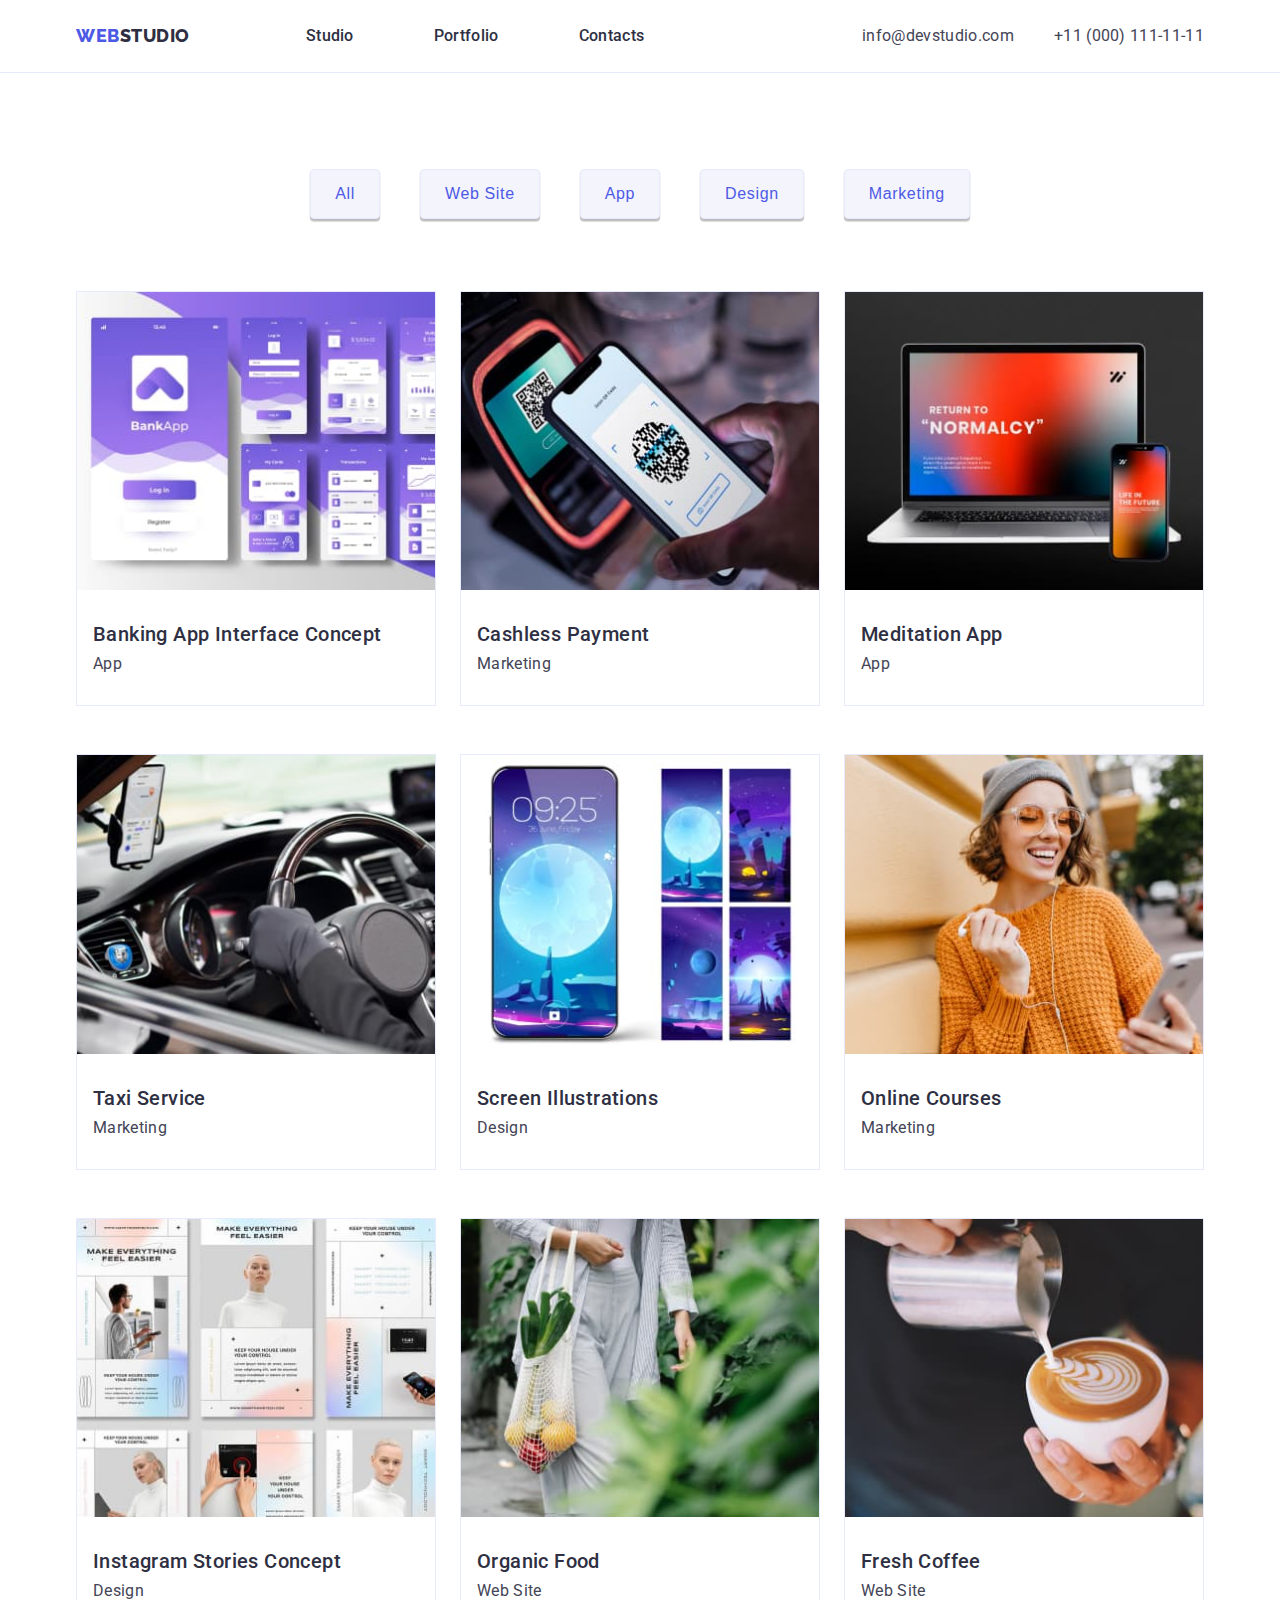
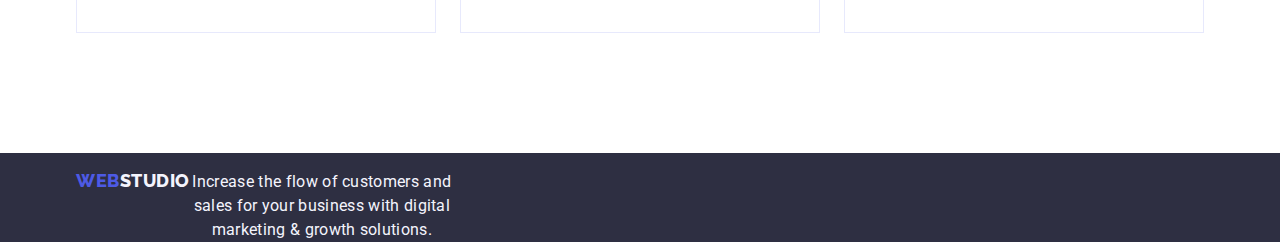
==== portfolio.html @ 69828101 "commit" ====
<!DOCTYPE html>
<html lang="en">
  <head>
    <meta charset="UTF-8" />
    <meta http-equiv="X-UA-Compatible" content="IE=edge" />
    <meta name="viewport" content="width=device-width, initial-scale=1.0" />
    <title>Document</title>
    <link rel="preconnect" href="https://fonts.googleapis.com" />
    <link rel="preconnect" href="https://fonts.gstatic.com" crossorigin />
    <link
      href="https://fonts.googleapis.com/css2?family=Raleway:wght@800&family=Roboto:wght@400;500;700;900&display=swap"
      rel="stylesheet"
    />
    <link
      rel="stylesheet"
      href="https://cdnjs.cloudflare.com/ajax/libs/modern-normalize/1.1.0/modern-normalize.min.css"
      integrity="sha512-wpPYUAdjBVSE4KJnH1VR1HeZfpl1ub8YT/NKx4PuQ5NmX2tKuGu6U/JRp5y+Y8XG2tV+wKQpNHVUX03MfMFn9Q=="
      crossorigin="anonymous"
      referrerpolicy="no-referrer"
    />
    <link rel="stylesheet" href="./css/styles.css" />
  </head>
  <body>
    <!--HEADER-->
    <header class="header">
      <div class="container header-container">
        <nav class="header-nav">
          <a class="logo link" href="./index.html"
            >Web<span class="header-logo-nav">Studio</span></a
          >
          <ul class="menu list">
            <li class="menu-item">
              <a class="menu-link link" href="./index.html">Studio</a>
            </li>
            <li class="menu-item">
              <a class="menu-link link" href="./portfolio.html">Portfolio</a>
            </li>
            <li class="menu-item">
              <a class="menu-link link" href="">Contacts</a>
            </li>
          </ul>
        </nav>
        <address class="contact-list">
          <ul class="adress-contact-title list">
            <li class="menu-item">
              <a class="contact link" href="mailto:info@devstudio.com"
                >info@devstudio.com</a
              >
            </li>
            <li class="menu-item">
              <a class="contact link" href="tel:+110001111111"
                >+11 (000) 111-11-11</a
              >
            </li>
          </ul>
        </address>
      </div>
    </header>
    <main>
      <!--MENU PORTFOLIO-->
      <section class="section-filter">
        <div class="container">
          <h1 class="visually-hidden">Portfolio</h1>
          <ul class="filter-list list">
            <li class="filter-list-item">
              <button type="button" class="filter-btn">All</button>
            </li>
            <li class="filter-list-item">
              <button type="button" class="filter-btn">Web Site</button>
            </li>
            <li class="filter-list-item">
              <button type="button" class="filter-btn">App</button>
            </li>
            <li class="filter-list-item">
              <button type="button" class="filter-btn">Design</button>
            </li>
            <li class="filter-list-item">
              <button type="button" class="filter-btn">Marketing</button>
            </li>
          </ul>
          <div class="portfolio-cards">
          <ul class="opportunity-title list">
            <li class="opportunity-title-card">
              <a href="" class="opportunity-card link">
                <img class="portfolio-img"
                  src="./images/portfolio/img1.jpg"
                  alt="features_portfolio"
                  width="360"
                  height="300"
                />
                <h2 class="opportunity-item text">
                  Banking App Interface Concept
                </h2>
                <p class="opportunity-app text">App</p>
              </a>
            </li>
            <li class="opportunity-title-card">
              <a href="" class="opportunity-card link">
                <img class="portfolio-img"
                  src="./images/portfolio/img2.jpg"
                  alt="features_portfolio"
                  width="360"
                  height="300"
                />
                <h2 class="opportunity-item text">Cashless Payment</h2>
                <p class="opportunity-app text">Marketing</p>
              </a>
            </li>
            <li class="opportunity-title-card">
              <a href="" class="opportunity-card link">
                <img class="portfolio-img"
                  src="./images/portfolio/img3.jpg"
                  alt="features_portfolio"
                  width="360"
                  height="300"
                />
                <h2 class="opportunity-item text">Meditation App</h2>
                <p class="opportunity-app text">App</p>
              </a>
            </li>
            <li class="opportunity-title-card">
              <a href="" class="opportunity-card link">
                <img class="portfolio-img"
                  src="./images/portfolio/img4.jpg"
                  alt="features_portfolio"
                  width="360"
                  height="300"
                />
                <h2 class="opportunity-item text">Taxi Service</h2>
                <p class="opportunity-app text">Marketing</p>
              </a>
            </li>
            <li class="opportunity-title-card">
              <a href="" class="opportunity-card link">
                <img class="portfolio-img"
                  src="./images/portfolio/img5.jpg"
                  alt="features_portfolio"
                  width="360"
                  height="300"
                />
                <h2 class="opportunity-item text">Screen Illustrations</h2>
                <p class="opportunity-app text">Design</p>
              </a>
            </li>
            <li class="opportunity-title-card">
              <a href="" class="opportunity-card link">
                <img class="portfolio-img"
                  src="./images/portfolio/img6.jpg"
                  alt="features_portfolio"
                  width="360"
                  height="300"
                />
                <h2 class="opportunity-item text">Online Courses</h2>
                <p class="opportunity-app text">Marketing</p>
              </a>
            </li>
            <li class="opportunity-title-card">
              <a href="" class="opportunity-card link">
                <img class="portfolio-img"
                  src="./images/portfolio/img7.jpg"
                  alt="features_portfolio"
                  width="360"
                  height="300"
                />
                <h2 class="opportunity-item text">Instagram Stories Concept</h2>
                <p class="opportunity-app text">Design</p>
              </a>
            </li>
            <li class="opportunity-title-card">
              <a href="" class="opportunity-card link">
                <img class="portfolio-img"
                  src="./images/portfolio/img8.jpg"
                  alt="features_portfolio"
                  width="360"
                  height="300"
                />
                <h2 class="opportunity-item text">Organic Food</h2>
                <p class="opportunity-app text">Web Site</p>
              </a>
            </li>
            <li class="opportunity-title-card">
              <a href="" class="opportunity-card link">
                <img class="portfolio-img"
                  src="./images/portfolio/img9.jpg"
                  alt="features_portfolio"
                  width="360"
                  height="300"
                />
                <h2 class="opportunity-item text">Fresh Coffee</h2>
                <p class="opportunity-app text">Web Site</p>
              </a>
            </li>
          </ul>
        </div>
      </section>
    </main>
    <!--FOOTER-->
    <footer class="footer">
      <div class="container container-footer">
        <a class="footer-logo logo link" href="./index.html"
          >Web<span class="logo-nav">Studio</span></a
        >
        <p class="footer-item">
          Increase the flow of customers and sales for your business with
          digital marketing & growth solutions.
        </p>
      </div>
    </footer>
  </body>
</html>
---- css/styles.css ----
:root {
    --primary-text-color: #2E2F42;
    --title-text-color: #434445;
    --accent-color: #4D5AE5;
    --primary-bg-color: #E7E9FC;
}

html {
    box-sizing: border-box;
}

*,
*::before,
*::after {
box-sizing: inherit;
}

body {
    font-family: "Roboto", sans-serif;
    color: #434455;
    background-color: #FFFFFF;
    margin: 0;
}

.list {
    padding:0;
    margin:0;
    list-style: none;
}

.link { text-decoration: none;}

a {
    cursor: pointer;
}
.visually-hidden {
    position: absolute;
    width: 1px;
    height: 1px;
    margin: -1px;
    border: 0;
    padding: 0;
    white-space: nowrap;
    clip-path: inset(100%);
    clip: rect(0 0 0 0);
    overflow: hidden;
}
.container {
    width: 1158px;
    padding-left: 15px;
    padding-right: 15px;
    text-align: center;
    margin: 0 auto;
} 

.header {
    border-bottom: 1px solid #E7E9FC;
    background-color: #ffffff;
}

.header-container {
    display: flex;
}


.logo {
    margin-top: 17.5px;
    margin-bottom: 17.5px;
    margin-left: 0px;

    font-family: 'Raleway', sans-serif;
    font-style: ExtraBold;
    font-weight: 800;
    font-size: 18px;
    letter-spacing: 0.03em;
    text-transform: uppercase;
    line-height: 1.17;

    color: #4D5AE5;

    text-decoration: none;
}
.menu-link:hover,
.menu-link:focus{
color: #404bbf;
text-decoration: underline;
}
.menu .menu-item {
    margin-left: 40px;
}
.menu .menu-item:not(:last-child){
    margin-right: 40px;
}
.header-logo-nav{
    color: #2E2F42;
}
.logo-nav {
    color: #F4F4FD;
}
.menu {
    display: block;
    display: flex;
    margin-left: 76px;
}
.menu .menu-link {
    display: block;
    padding-top: 24px;
    padding-bottom: 24px;

    font-weight: 500;
    font-size: 16px;
    line-height: 1.5;
    letter-spacing: 0.02em;
    color: #2E2F42;
}
.contact-list {
    margin-left: auto;
}
.address-contact{
    font-style: normal;
    line-height: 1.5;
}
.header-nav {
    display: flex;
    align-items: center;
}
.menu-link:hover,
.menu-link:focus {
    color: #404BBF;
}
.adress-contact-title {
    margin-left: auto;
    display: flex;
    text-align: right;
  
    padding-top: 24px;
    padding-bottom: 24px;
}

.adress-contact-title .menu-item + .menu-item {
   margin-left: 40px;
}
.contact:hover,
.contact:focus {
    color: #404bbf;
    text-decoration: underline;

}

.contact {
   margin-left: auto;
        font-style: normal;
        font-weight: 400;
        font-size: 16px;
        line-height: 1.5;
        letter-spacing: 0.02em;

        color: #434455;
}


/* HERO */
.section-hero {
margin-top: 0;
margin-bottom: 0;
background-color: #2E2F42;
}

 .overlay {
    height: 600px;
    max-width: 1440px;
    margin-left: auto;
    margin-right: auto;
    background-image: linear-gradient(to right, rgba(46, 47, 66, 0.7), rgba(46, 47, 66, 0.7)), url('../images/logo/hero_img.jpg');

    background-repeat: no-repeat;
    background-position: center;
    background-size: cover;
}
.container-hero {
    padding-bottom: 188px;
 }
 

.hero-title {
    padding-top: 188px;
    margin-top: 0;
    margin-bottom: 0;
    margin-bottom: 48px;
    font-style: normal;
    font-weight: 700;
    font-size: 56px;
    letter-spacing: 0.02em;
    line-height: 1.07;

    color: #FFFFFF;
}


.modal-btn {
    font-style: normal;
    font-weight: 500;
    font-size: 16px;
    text-align: center;
          
    align-items: center;
    letter-spacing: 0.04em;
    cursor: pointer;
    line-height: 1.5;
    border-radius: 4px;
    padding: 16px 32px;
    gap: 10px;
    text-decoration: none;
    display: inline-block;
    box-shadow: 0px 4px 4px rgba(0, 0, 0, 0.15);
    min-width: 169px;
    border: 1px solid transparent;
    
    color: #FFFFFF; 
    background-color: #4D5AE5;    
}

.modal-btn:hover,
.modal-btn:focus {
background-color: #404BBF;
}



/* ABOUT */


.container-about {
    padding-top: 120px;
    padding-bottom: 120px;
}
.section-about{
margin-top: 0;
padding-bottom: 0;
background-color: #FFFFFF;
}
.section-about-us {
    /* padding-right: 24px; */
    display: flex;
    text-align: left;
}
.section-about-article {
    padding-right: 24px;
}
.section-about-article:last-child {
    padding-right: 0;
    margin: 0;
    /* max-width: 264px; */
    /* padding-left: 24px; */
}
.button-svg {
    margin-bottom: 8px;
    padding: 0;
    border: none;
    width: 264px;
    height: 112px;
    background-color: #F4F4FD;
    border-radius: 4px;
}
.button-icon {
    width: 64px;
    height: 64px;
}
/* .section-about-article::before {
display: block;
content: '';
height: 112px;
border-radius: 4px;
padding-bottom: 8px;

/* background-size: contain; */
/* background-repeat: no-repeat;
background-position: center;
background-color: #F4F4FD;
} */ 

/* .section-about-article:nth-child(1)::before {
    background-image: url(../images/icons.svg/antenna\ 1.svg);
}
.section-about-article:nth-child(2)::before {
    background-image: url(../images/icons.svg/clock\ 1.svg);
}
.section-about-article:nth-child(3)::before {
    background-image: url(../images/icons.svg/diagram\ 1.svg);
}
.section-about-article:nth-child(4)::before {
    background-image: url(../images/icons.svg/astronaut\ 1.svg);
} */

/* .icon-antenna::before {
    background-image: url();
}
.icon-clock::before {
    background-image: url();
}
.icon-diagram::before {
    background-image: url();
}
.icon-astronaut::before {
    background-image: url();
} */


.section-about-item {
    margin-top: 0;
    margin-bottom: 0;
    padding-bottom: 8px;

    /* font-family: 'Roboto', sans-serif; */
    font-style: normal;
    font-weight: 500;
    font-size: 20px;
    letter-spacing: 0.02em;
    line-height: 1.2;

color: #2E2F42;
}

.discription-about {
    max-width: 264px;
    margin-top: 0;
    margin-bottom: 0;

    font-style: normal;
    font-weight: 400;
    font-size: 16px;
    letter-spacing: 0.02em;
    line-height: 1.5;

    color: #434455;
}

/* FEATURES */

.container-features {
    padding-bottom: 120px;
}
.section-features{
    /* padding-bottom: 120px; */
    margin-top: 0;
    margin-bottom: 0;
    
   background-color: #FFFFFF;

}
.section-features-item {
   
    max-width: 1128px;
    display: flex;
    max-height: 300px;

}
.section-features-item .section-features-card:not(:last-child) {
    margin-right: 24px;
    padding-bottom: 0;
}
.section-features-title {
    margin-top: 0;
    margin-bottom: 72px;
    font-style: normal;
    font-weight: 700;
    font-size: 36px;
    line-height: 1.11;

    text-align: center;
    letter-spacing: 0.02em;
    text-transform: capitalize;

    color: #2E2F42;
}
.features-photo {
    max-width: 360px;
    height: 300px;
}

/* OUR TEAM */


.section-employees {
background-color: #F4F4FD;
}
.container-team {
        /*padding-left: 24px;*/
        margin-top: 0;
        margin-bottom: 0;
    padding-top: 120px;
    padding-bottom: 120px;
}

.section-employees-name {
    margin-top: 0px;
    margin-bottom: 72px;
    text-align: center;
    font-style: normal;
    font-weight: 700;
    font-size: 36px;
    line-height: 1.11;
    
    text-align: center;
    letter-spacing: 0.02em;
    text-transform: capitalize;
    
    color: #2E2F42;
}

.employees-list {
    text-align: center;
    display: flex;
}
.employees-list .section-employee-card {
    padding-bottom: 0;
        margin-bottom: 0;

background-color: #FFFFFF;
}
.section-employee-card {
  
    gap: 32px;

    width: 264px;
    box-shadow: 0px 1px 6px rgba(46, 47, 66, 0.08), 0px 1px 1px rgba(46, 47, 66, 0.16), 0px 2px 1px rgba(46, 47, 66, 0.08);
    border-radius: 0px 0px 4px 4px;
}
/*.section-features-item*/ .section-employee-card:not(:first-child) {
margin-left: 24px;
}

.employee-photo {
    display: block;
   padding: 0;
margin: 0;
}

.team-item-wrap {
    padding-top: 0;

    padding-bottom: 32px;
    margin-top: 0;
}
.employee {
    margin-top: 0;
    margin-bottom: 0;
    padding-bottom: 8px;
    padding-top: 32px;
    

    font-style: normal;
    font-weight: 500;
    font-size: 20px;
    letter-spacing: 0.02em;
    line-height: 1.2;

    color: #2E2F42;
}
.employee-list {
    margin-top: 0;
    margin-bottom: 8px;
    font-style: normal;
    font-weight: 400;
    font-size: 16px;
    letter-spacing: 0.02em;
    line-height: 1.5;

    color: #434455
}


.team-soc-list {
/* display:inline-block; */
display: flex;
/* flex-direction: row; */
justify-content: center;
gap: 24px;
}
.team-soc-item{
    width:40px;
    height: 40px;
} 
.team-soc-list-icon:hover,
.team-soc-list-icon:focus {
    background-color: #404BBF;
}
.team-soc-list-icon {
    width: 100%;
    height: 100%;
    border-radius: 50%;
    background-color: #4D5AE5;
    display: flex;
    align-items: center;
    justify-content: center;
}
 .soc-icon {
    width: 16px;
    height: 16px;
    fill: #FFFFFF;
}








/* CUSTOMERS */
.container-customers {
padding-top: 120px;
padding-bottom: 120px;
}
.customers-icon {
    display: flex;
    width: 168px;
    height: 88px;
}  

    .customers-icon-item{
    width: calc((100% - 120) / 6);
    margin-right: 24px;
    border: 1px solid #8E8F99;
    border-radius: 4px;
    width: 168px;
    height: 88px;
}
.customers-icon-item:nth-child(6n) {
    margin-right: 0;
}

.custom-item {
    width: 168px;
    height:88px;
    display: flex;
    align-items: center;
    justify-content: center;

}
.customers-icon-svg {
    width: 104px;
    height: 56px;
    fill: #8E8F99
}
    .customers-icon-svg:hover {
    fill: #404BBF;
    }
    
    .customers-icon-item:hover {
    border: 1px solid #404BBF;  
}
/* FOOTER */
.footer-div {
    display: flex;
    padding-bottom: 120px;
}
.footer {
    margin: auto;
    margin-top: 0;
    margin-bottom: 0;
    
    padding-bottom: 0;
    /*padding-left: 156px;*/
    align-items: center;

    background-color: #2E2F42;
}

.container-footer {
    display: flex;
}

.footer-1 {
    text-align: left;
    padding-top: 101.5px;
    padding-bottom: 100px;
}

.footer-2 {
    margin-left: 120px;
    padding-top: 100px;
}


.footer-item {
    margin-top: 17.5px;
    margin-bottom: 0;
    max-width: 264px;
    
    
    font-style: normal;
    font-weight: 400;
    font-size: 16px;
    line-height: 1.5;
    letter-spacing: 0.02em;
    

    color: #F4F4FD;
}
.footer-social {
    margin-bottom: 16px;
    text-align: left;
    margin-top: 0;
        font-weight: 500;
        font-size: 16px;
        line-height: 1.3;
    
        letter-spacing: 0.02em;
    
        color: #FFFFFF;
}
.footer-icon:hover {
    background-color: #31D0AA;
}

/*PORTFOLIO*/
ul {
    margin-top: 0;
    margin-bottom: 0;
}


.section-filter {
    text-align: center;
    background-color: #FFFFFF;
}
.filter-list {
    padding-top: 96px;
    margin-bottom: 72px;
    display: flex;
    justify-content: center;
} 

.filter-list-item {
    text-align: center;
    /* max-width: 360px;
    max-height: 420px; */
}
.filter-list .filter-list-item + .filter-list-item {
    margin-left: 40px;
}
.filter-btn {
        display: block;
        font-style: normal;
        font-weight: 500;
        font-size: 16px;
        align-items: center;
        text-align: center;
        letter-spacing: 0.04em;
        line-height: 1.5;
        text-decoration: none;
        padding: 12px 24px;
        border: 1px solid #E7E9FC;
        border-radius: 4px;
        box-shadow: 0px 3px 1px rgba(0, 0, 0, 0.1), 
        0px 2px 1px rgba(0, 0, 0, 0.08),
        0px 2px 2px rgba(0, 0, 0, 0.12);

    
        color: #4D5AE5;
        background: #F4F4FD;
        cursor: pointer;
}

.filter-list .filter-btn:hover,
.filter-list .filter-btn:focus {
    background-color:#404BBF;
    color: #FFFFFF;
}

.opportunity-title {
    margin-bottom: 0;
    width: 1128px;
    display: flex;
    flex-wrap: wrap;
}
/*.opportunity-title .opportunity-title-card{
    margin-right: 24px;
    margin-bottom: 48px;
}*/
.opportunity-title-card {
    width: calc((100% - 48) / 3);
    margin-right: 24px;
    margin-bottom: 48px;
}
.opportunity-title-card:nth-child(3n) {
margin-right: 0;
}
.opportunity-title-card:nth-last-child(-n+3) {
margin-bottom: 0;
}
.portfolio-cards:nth-last-child(-n+3){
margin: 0;
padding-bottom: 120px;

}
.opportunity-title-card {   
    box-sizing: border-box;

    max-width: 360px;
    background: #FFFFFF;
    border: 1px solid #E7E9FC;
}
.opportunity-title-card:hover {
border: 1px solid #F4F4FD;
    box-shadow: 0px 1px 6px rgba(46, 47, 66, 0.08), 0px 1px 1px rgba(46, 47, 66, 0.16), 0px 2px 1px rgba(46, 47, 66, 0.08);
}
.opportunity-card {
    margin-top: 0;
    /* padding-bottom: 32px; */
}
.portfolio-img {
    display: block;
    max-width: 100%;
    height: auto;
}
.opportunity-item {
    margin-top: 0;
    margin-bottom: 0;
    padding-top: 32px;
    padding-bottom: 8px;
    font-style: normal;
    font-weight: 500;
    font-size: 20px;
    line-height: 1.2;

    letter-spacing: 0.02em;

    color: #2E2F42;
}


.opportunity-app{
    margin-top: 0;
    margin-bottom: 0;
    padding-bottom: 32px;;

    font-style: normal;
    font-weight: 400;
    font-size: 16px;
    letter-spacing: 0.02em;

    color: #434455;
    
}

.text {
    text-align: left;
    padding-left: 16px;
}
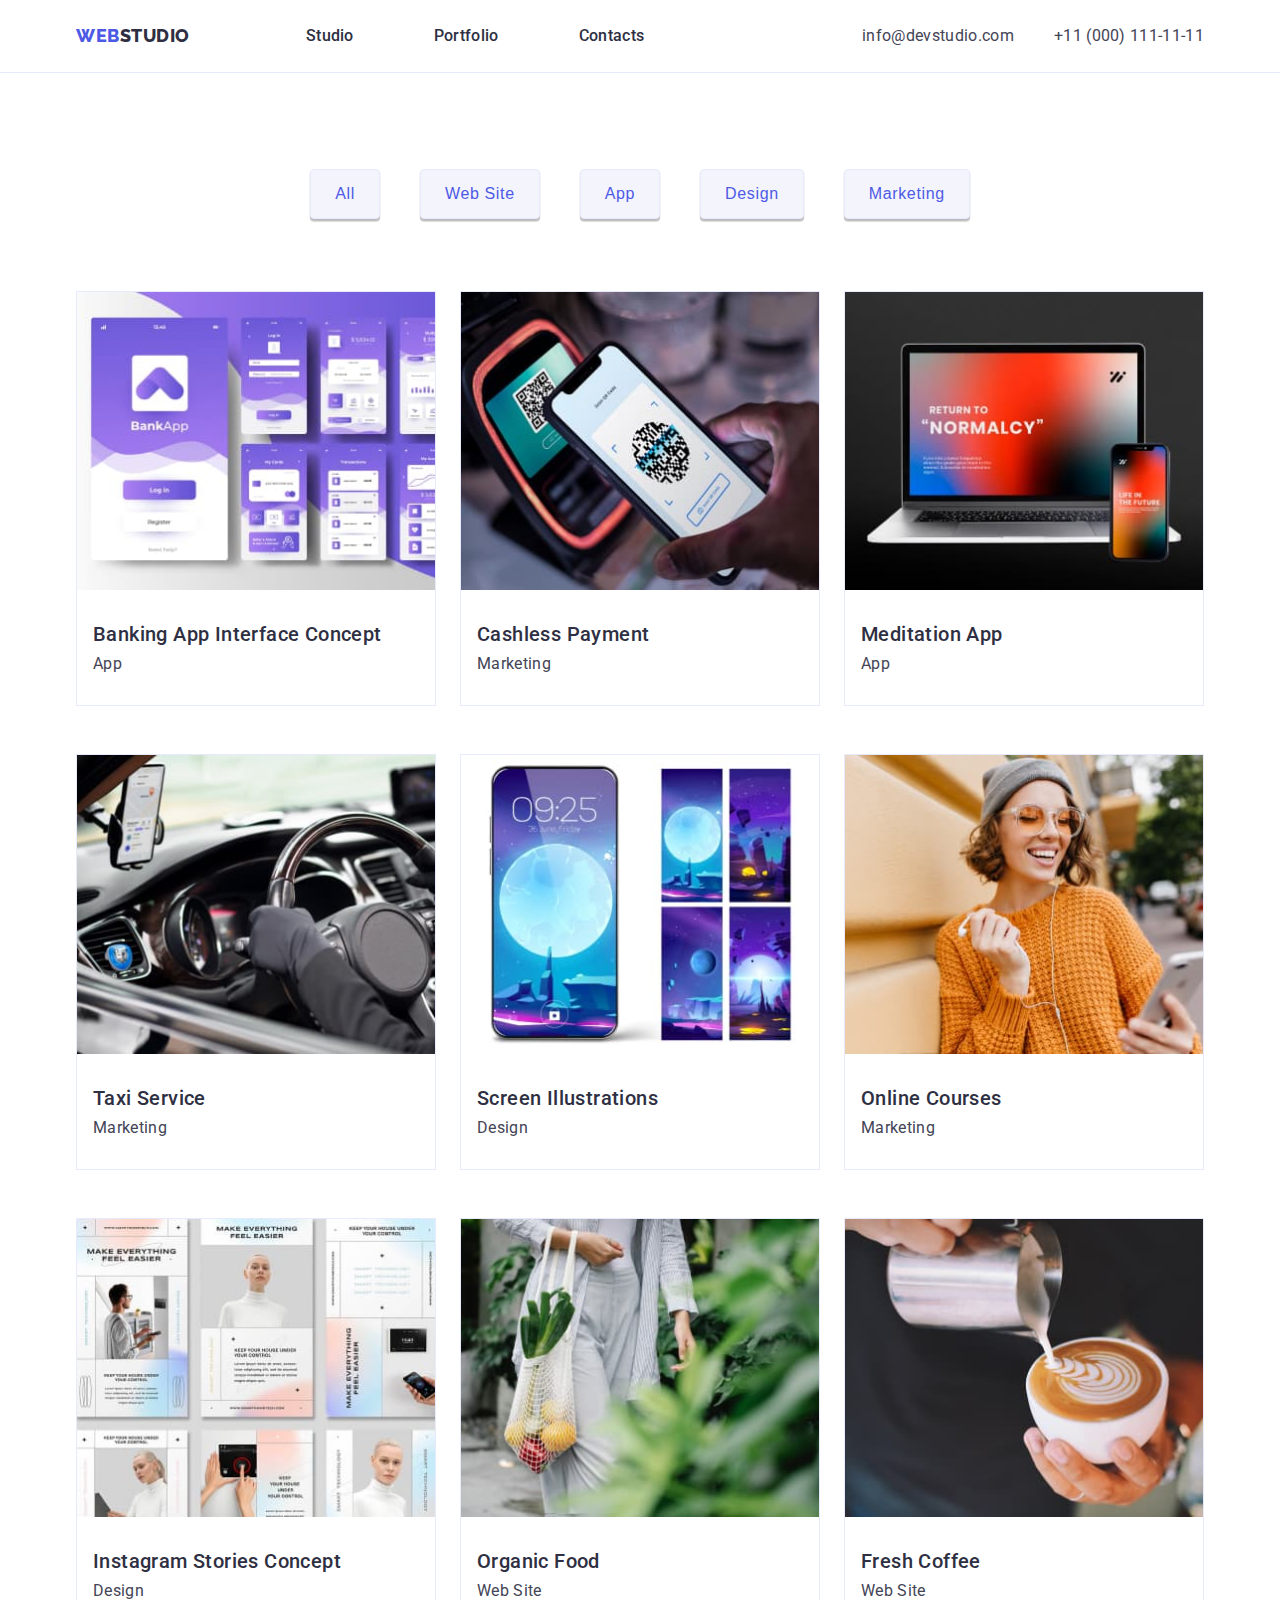
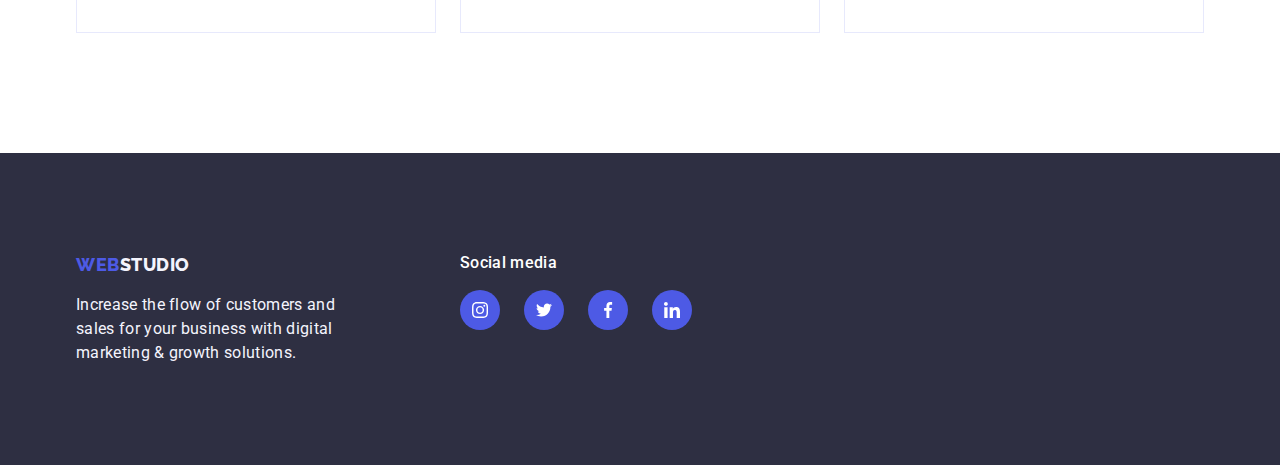
==== commit 761819ec: "commit" ====
--- a/portfolio.html
+++ b/portfolio.html
@@ -197,6 +197,7 @@
     <!--FOOTER-->
     <footer class="footer">
       <div class="container container-footer">
+        <div class="footer-1">
         <a class="footer-logo logo link" href="./index.html"
           >Web<span class="logo-nav">Studio</span></a
         >
@@ -205,6 +206,40 @@
           digital marketing & growth solutions.
         </p>
       </div>
+      <div class="footer-2">
+         <h2 class="footer-social">Social media</h2>
+         <ul class="team-soc-list list">
+                <li class="team-soc-item">
+                  <a class="team-soc-list-icon footer-icon" href="#">
+                    <svg class="soc-icon">
+                <use href="./images/icons.svg#instagram"></use>
+              </svg>
+              </a>
+              </li>
+                <li class="team-soc-item">
+                  <a class="team-soc-list-icon footer-icon" href="#">
+                    <svg class="soc-icon">
+                <use href="./images/icons.svg#twitter"></use>
+              </svg>
+              </a>
+                  </li>
+                <li class="team-soc-item">
+                  <a class="team-soc-list-icon footer-icon" href="#">
+                    <svg class="soc-icon">
+                <use href="./images/icons.svg#facebook"></use>
+              </svg>
+              </a>
+                  </li>
+                <li class="team-soc-item">
+                  <a class="team-soc-list-icon footer-icon" href="#">
+                    <svg class="soc-icon">
+                <use href="./images/icons.svg#linkedin"></use>
+              </svg>
+              </a>
+                  </li>
+                </ul>
+      </div>
+      </div>
     </footer>
   </body>
 </html>
--- a/css/styles.css
+++ b/css/styles.css
@@ -610,7 +610,8 @@
     
         color: #FFFFFF;
 }
-.footer-icon:hover {
+.footer-icon:hover,
+.footer-icon:focus {
     background-color: #31D0AA;
 }
 
@@ -704,7 +705,7 @@
 }
 .opportunity-title-card:hover {
 border: 1px solid #F4F4FD;
-    box-shadow: 0px 1px 6px rgba(46, 47, 66, 0.08), 0px 1px 1px rgba(46, 47, 66, 0.16), 0px 2px 1px rgba(46, 47, 66, 0.08);
+box-shadow: 0px 1px 6px rgba(46, 47, 66, 0.08), 0px 1px 1px rgba(46, 47, 66, 0.16), 0px 2px 1px rgba(46, 47, 66, 0.08);
 }
 .opportunity-card {
     margin-top: 0;
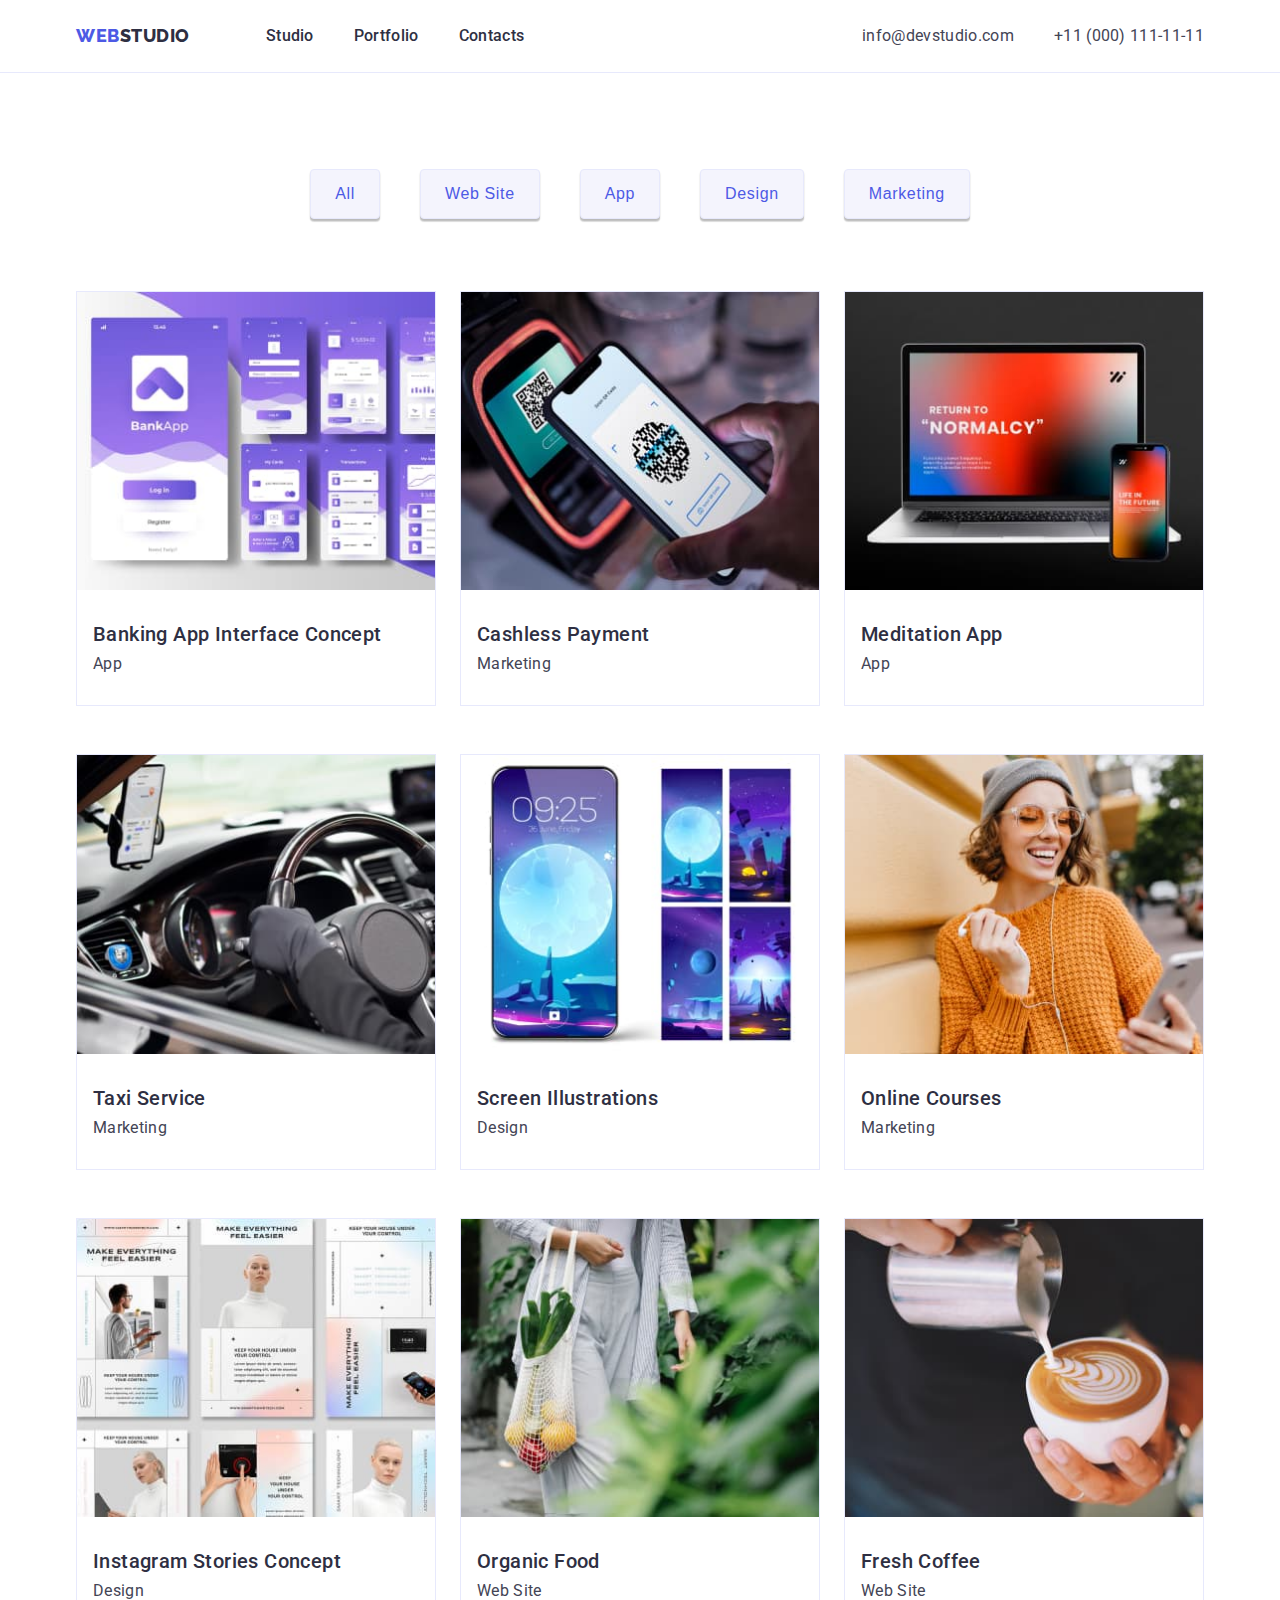
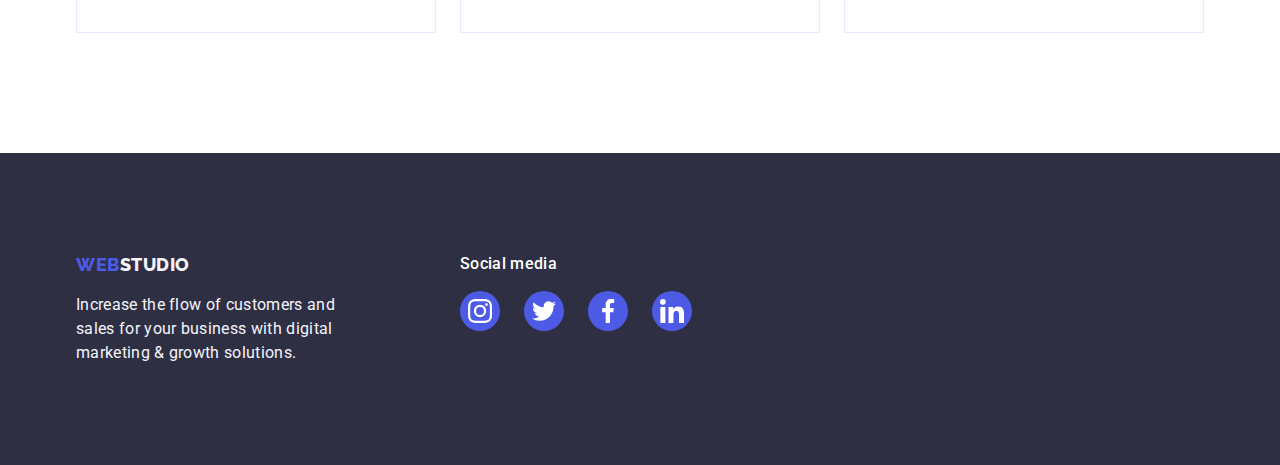
==== commit f995028f: "commit" ====
--- a/portfolio.html
+++ b/portfolio.html
@@ -195,7 +195,7 @@
       </section>
     </main>
     <!--FOOTER-->
-    <footer class="footer">
+     <footer class="footer">
       <div class="container container-footer">
         <div class="footer-1">
         <a class="footer-logo logo link" href="./index.html"
@@ -211,28 +211,28 @@
          <ul class="team-soc-list list">
                 <li class="team-soc-item">
                   <a class="team-soc-list-icon footer-icon" href="#">
-                    <svg class="soc-icon">
+                    <svg class="soc-icon footer-svg">
                 <use href="./images/icons.svg#instagram"></use>
               </svg>
               </a>
               </li>
                 <li class="team-soc-item">
                   <a class="team-soc-list-icon footer-icon" href="#">
-                    <svg class="soc-icon">
+                    <svg class="soc-icon footer-svg">
                 <use href="./images/icons.svg#twitter"></use>
               </svg>
               </a>
                   </li>
                 <li class="team-soc-item">
                   <a class="team-soc-list-icon footer-icon" href="#">
-                    <svg class="soc-icon">
+                    <svg class="soc-icon footer-svg">
                 <use href="./images/icons.svg#facebook"></use>
               </svg>
               </a>
                   </li>
                 <li class="team-soc-item">
                   <a class="team-soc-list-icon footer-icon" href="#">
-                    <svg class="soc-icon">
+                    <svg class="soc-icon footer-svg">
                 <use href="./images/icons.svg#linkedin"></use>
               </svg>
               </a>
--- a/css/styles.css
+++ b/css/styles.css
@@ -60,6 +60,7 @@
 
 .header-container {
     display: flex;
+
 }
 
 
@@ -85,9 +86,7 @@
 color: #404bbf;
 text-decoration: underline;
 }
-.menu .menu-item {
-    margin-left: 40px;
-}
+
 .menu .menu-item:not(:last-child){
     margin-right: 40px;
 }
@@ -161,12 +160,12 @@
 
 /* HERO */
 .section-hero {
-margin-top: 0;
-margin-bottom: 0;
-background-color: #2E2F42;
-}
-
- .overlay {
+    margin-top: 0;
+    margin-bottom: 0;
+    background-color: #2E2F42;
+}
+
+.overlay {
     height: 600px;
     max-width: 1440px;
     margin-left: auto;
@@ -177,10 +176,11 @@
     background-position: center;
     background-size: cover;
 }
+
 .container-hero {
     padding-bottom: 188px;
- }
- 
+}
+
 
 .hero-title {
     padding-top: 188px;
@@ -202,7 +202,7 @@
     font-weight: 500;
     font-size: 16px;
     text-align: center;
-          
+
     align-items: center;
     letter-spacing: 0.04em;
     cursor: pointer;
@@ -215,14 +215,14 @@
     box-shadow: 0px 4px 4px rgba(0, 0, 0, 0.15);
     min-width: 169px;
     border: 1px solid transparent;
-    
-    color: #FFFFFF; 
-    background-color: #4D5AE5;    
+
+    color: #FFFFFF;
+    background-color: #4D5AE5;
 }
 
 .modal-btn:hover,
 .modal-btn:focus {
-background-color: #404BBF;
+    background-color: #404BBF;
 }
 
 
@@ -230,11 +230,8 @@
 /* ABOUT */
 
 
-.container-about {
-    padding-top: 120px;
-    padding-bottom: 120px;
-}
-.section-about{
+.section-about {
+padding-top: 120px;
 margin-top: 0;
 padding-bottom: 0;
 background-color: #FFFFFF;
@@ -337,10 +334,9 @@
 
 /* FEATURES */
 
-.container-features {
+.section-features {
+    padding-top: 120px;
     padding-bottom: 120px;
-}
-.section-features{
     /* padding-bottom: 120px; */
     margin-top: 0;
     margin-bottom: 0;
@@ -383,8 +379,6 @@
 
 .section-employees {
 background-color: #F4F4FD;
-}
-.container-team {
         /*padding-left: 24px;*/
         margin-top: 0;
         margin-bottom: 0;
@@ -508,62 +502,78 @@
 
 
 /* CUSTOMERS */
-.container-customers {
+.section-customers {
 padding-top: 120px;
 padding-bottom: 120px;
 }
+.section-employees-name {
+    margin-bottom: 72px;
+}
 .customers-icon {
     display: flex;
-    width: 168px;
-    height: 88px;
+    justify-content: center;
+    align-items: center;
+    text-align: center;
+    
 }  
 
-    .customers-icon-item{
+ .customers-icon-list{
+    display: inline-block;
     width: calc((100% - 120) / 6);
     margin-right: 24px;
     border: 1px solid #8E8F99;
     border-radius: 4px;
     width: 168px;
     height: 88px;
-}
-.customers-icon-item:nth-child(6n) {
-    margin-right: 0;
-}
-
-.custom-item {
-    width: 168px;
-    height:88px;
     display: flex;
     align-items: center;
     justify-content: center;
-
-}
+    cursor: pointer;
+    
+}
+.customers-icon-list:nth-child(6n) {
+    margin-right: 0;
+}
+
+.custom-item {
+    align-items: center; 
+}
+
 .customers-icon-svg {
     width: 104px;
     height: 56px;
-    fill: #8E8F99
-}
-    .customers-icon-svg:hover {
+    fill: #8E8F99;
+}
+.customers-icon-list:hover .customers-icon-svg,
+.customers-icon-list:focus .customers-icon-svg {
     fill: #404BBF;
-    }
-    
-    .customers-icon-item:hover {
+    /*border: 1px solid #404BBF;
+    border-radius: 4px;*/
+}
+.customers-icon-list:hover,
+.customers-icon-list:focus {
+    border-color: #404BBF;
+}
+    /* .custom-icon-item:hover .customers-icon-svg {
+    fill: #404BBF;
+    border: 1px solid #404BBF;
+    border-radius: 4px;
+    } */
+    
+    /* .customers-icon-item:hover {
     border: 1px solid #404BBF;  
-}
+} */
 /* FOOTER */
-.footer-div {
+/* .footer-div {
     display: flex;
     padding-bottom: 120px;
-}
+} */
 .footer {
-    margin: auto;
-    margin-top: 0;
-    margin-bottom: 0;
-    
-    padding-bottom: 0;
-    /*padding-left: 156px;*/
+   padding-top: 101.5px;
+   padding-bottom: 100px;
+    margin-top: 0;
+    margin-bottom: 0;
     align-items: center;
-
     background-color: #2E2F42;
 }
 
@@ -573,13 +583,10 @@
 
 .footer-1 {
     text-align: left;
-    padding-top: 101.5px;
-    padding-bottom: 100px;
 }
 
 .footer-2 {
     margin-left: 120px;
-    padding-top: 100px;
 }
 
 
@@ -614,6 +621,10 @@
 .footer-icon:focus {
     background-color: #31D0AA;
 }
+.footer-svg {
+    width: 24px;
+    height: 24px;
+}
 
 /*PORTFOLIO*/
 ul {
@@ -623,11 +634,13 @@
 
 
 .section-filter {
+        padding-top: 96px;
+        padding-bottom: 120px;
     text-align: center;
     background-color: #FFFFFF;
 }
 .filter-list {
-    padding-top: 96px;
+
     margin-bottom: 72px;
     display: flex;
     justify-content: center;
@@ -689,13 +702,13 @@
 margin-right: 0;
 }
 .opportunity-title-card:nth-last-child(-n+3) {
-margin-bottom: 0;
-}
-.portfolio-cards:nth-last-child(-n+3){
+margin-bottom: 0; 
+}
+/* .portfolio-cards:nth-last-child(-n+3){
 margin: 0;
 padding-bottom: 120px;
 
-}
+} */
 .opportunity-title-card {   
     box-sizing: border-box;
 
